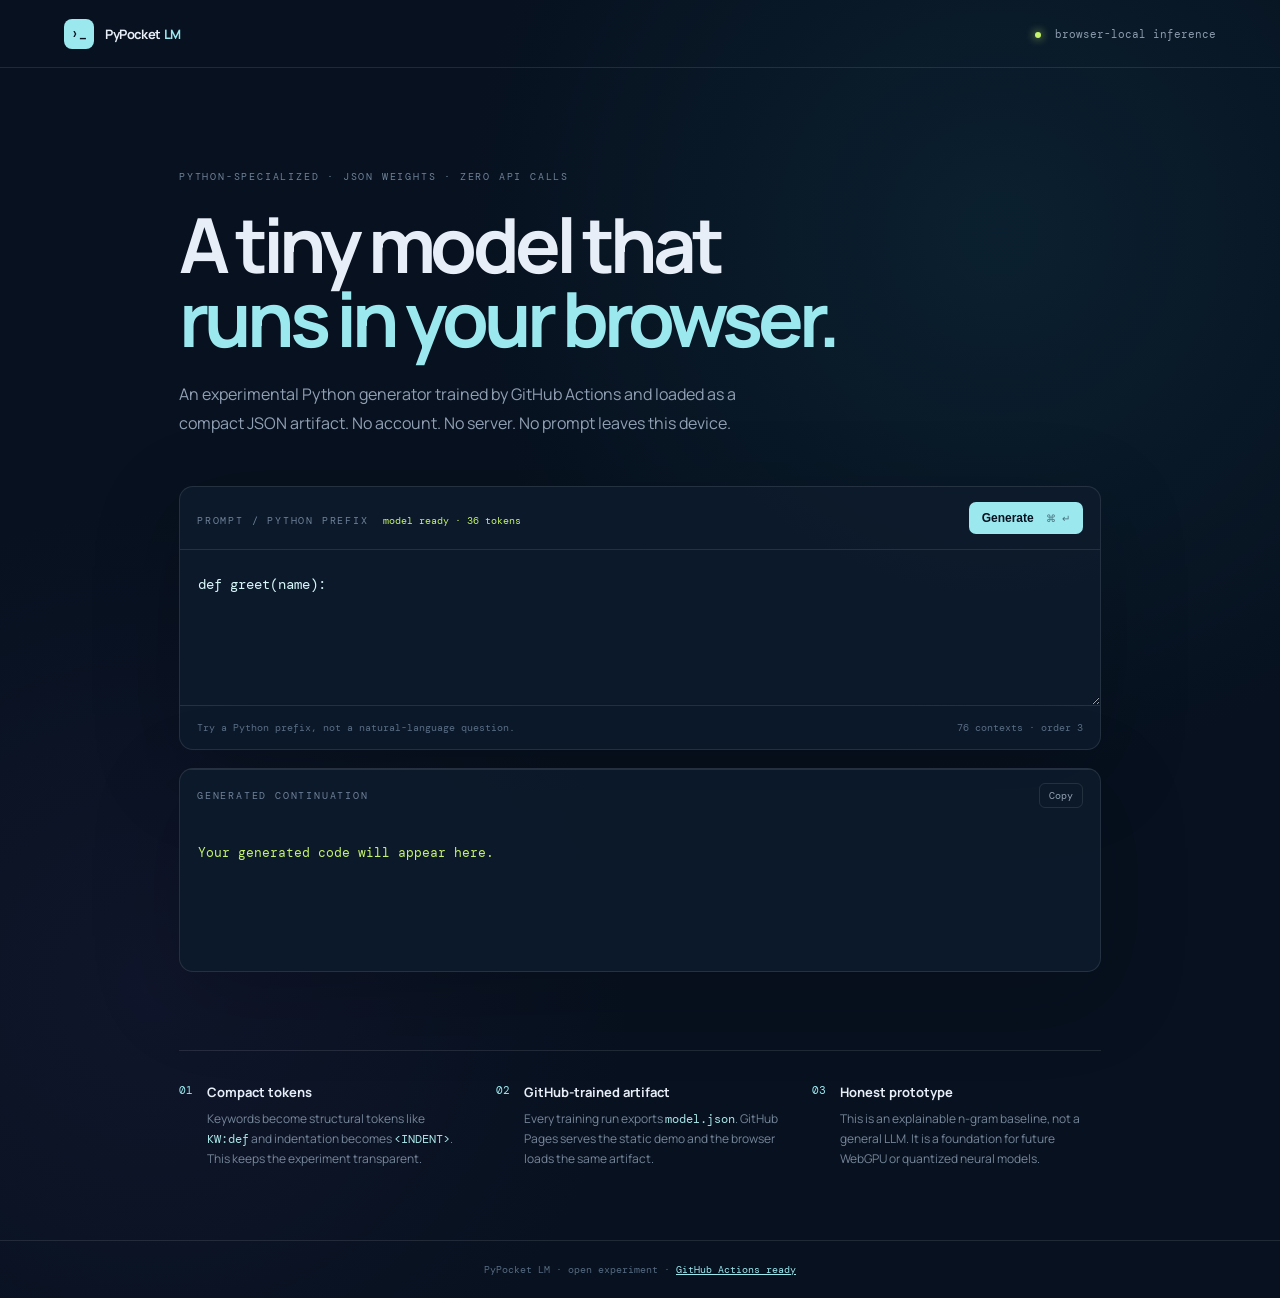
==== web/index.html @ 9f48d37d "Build PyPocket LM Python browser prototype" ====
<!doctype html>
<html lang="en">
<head>
  <meta charset="utf-8" />
  <meta name="viewport" content="width=device-width, initial-scale=1" />
  <title>PyPocket LM — browser Python model</title>
  <link rel="stylesheet" href="style.css" />
</head>
<body>
  <header class="topbar"><div class="brand"><span class="mark">›_</span><span>PyPocket <b>LM</b></span></div><span class="status"><i></i> browser-local inference</span></header>
  <main class="shell">
    <section class="hero"><p class="eyebrow">PYTHON-SPECIALIZED · JSON WEIGHTS · ZERO API CALLS</p><h1>A tiny model that<br><em>runs in your browser.</em></h1><p class="lede">An experimental Python generator trained by GitHub Actions and loaded as a compact JSON artifact. No account. No server. No prompt leaves this device.</p></section>
    <section class="workbench">
      <div class="panel-head"><div><span class="label">Prompt / Python prefix</span><span id="model-status" class="model-status">loading model…</span></div><button id="run" class="run">Generate <span>⌘ ↵</span></button></div>
      <textarea id="prompt" spellcheck="false" placeholder="def greet(name):\n    ">def greet(name):
    </textarea>
      <div class="panel-foot"><span>Try a Python prefix, not a natural-language question.</span><span id="stats">—</span></div>
    </section>
    <section class="output"><div class="output-head"><span class="label">Generated continuation</span><button id="copy" class="copy">Copy</button></div><pre id="result">Your generated code will appear here.</pre></section>
    <section class="notes"><article><span class="num">01</span><div><h2>Compact tokens</h2><p>Keywords become structural tokens like <code>KW:def</code> and indentation becomes <code>&lt;INDENT&gt;</code>. This keeps the experiment transparent.</p></div></article><article><span class="num">02</span><div><h2>GitHub-trained artifact</h2><p>Every training run exports <code>model.json</code>. GitHub Pages serves the static demo and the browser loads the same artifact.</p></div></article><article><span class="num">03</span><div><h2>Honest prototype</h2><p>This is an explainable n-gram baseline, not a general LLM. It is a foundation for future WebGPU or quantized neural models.</p></div></article></section>
  </main>
  <footer>PyPocket LM · open experiment · <a href="https://github.com" target="_blank" rel="noreferrer">GitHub Actions ready</a></footer>
  <script src="app.js" type="module"></script>
</body>
</html>
---- web/style.css ----
@import url('https://fonts.googleapis.com/css2?family=DM+Mono:wght@400;500&family=Manrope:wght@400;500;600;700;800&display=swap');
:root{--bg:#07111f;--panel:#0d1b2c;--line:rgba(255,255,255,.1);--muted:#8290a5;--text:#e8eef7;--cyan:#9be8ef;--lime:#c5f36b;--mono:'DM Mono',monospace;--sans:'Manrope',sans-serif}*{box-sizing:border-box}body{margin:0;background:var(--bg);color:var(--text);font-family:var(--sans);background-image:radial-gradient(circle at 78% 18%,rgba(27,92,112,.2),transparent 34rem),radial-gradient(circle at 12% 76%,rgba(57,44,96,.18),transparent 30rem)}.topbar{height:68px;border-bottom:1px solid var(--line);display:flex;align-items:center;justify-content:space-between;padding:0 clamp(20px,5vw,72px);font-size:13px}.brand{display:flex;align-items:center;gap:11px;font-weight:700;letter-spacing:-.03em}.brand b{color:var(--cyan);font-weight:700}.mark{display:grid;place-items:center;width:30px;height:30px;border-radius:8px;background:var(--cyan);color:var(--bg);font-family:var(--mono);font-weight:500}.status{font:11px var(--mono);color:#8c9bad}.status i{display:inline-block;width:6px;height:6px;border-radius:50%;background:var(--lime);margin-right:7px;box-shadow:0 0 10px var(--lime)}.shell{max-width:1050px;margin:auto;padding:92px clamp(20px,5vw,72px) 70px}.hero{max-width:720px}.eyebrow,.label{font:10px var(--mono);letter-spacing:.18em;text-transform:uppercase;color:#6f8198}.hero h1{font-size:clamp(42px,7vw,76px);line-height:.98;letter-spacing:-.065em;margin:24px 0}.hero h1 em{font-style:normal;color:var(--cyan)}.lede{font-size:16px;line-height:1.8;color:#91a0b4;max-width:620px}.workbench,.output{margin-top:48px;border:1px solid var(--line);border-radius:14px;background:rgba(13,27,44,.87);box-shadow:0 22px 90px rgba(0,0,0,.18);overflow:hidden}.panel-head,.panel-foot,.output-head{display:flex;align-items:center;justify-content:space-between;padding:15px 17px;border-bottom:1px solid var(--line)}.panel-foot,.output-head{border-top:1px solid var(--line);border-bottom:0;color:#596d84;font:10px var(--mono)}.model-status{font:10px var(--mono);margin-left:14px;color:var(--lime)}.model-status.error{color:#f7a9a9}.run{border:0;border-radius:7px;background:var(--cyan);color:var(--bg);padding:9px 13px;font-weight:700;font-size:12px;cursor:pointer}.run span{font:10px var(--mono);opacity:.55;margin-left:9px}textarea{display:block;width:100%;min-height:155px;resize:vertical;border:0;outline:0;background:transparent;color:#d8f8fa;padding:22px 18px;font:14px/1.8 var(--mono)}textarea::placeholder{color:#4e647b}.output{margin-top:18px}.output-head{padding:13px 17px}.copy{border:1px solid var(--line);border-radius:6px;background:transparent;color:#93a2b3;padding:5px 9px;font:10px var(--mono);cursor:pointer}pre{margin:0;min-height:150px;white-space:pre-wrap;padding:20px 18px;color:#c5f36b;font:13px/1.8 var(--mono)}.notes{display:grid;grid-template-columns:repeat(3,1fr);gap:28px;margin-top:78px;border-top:1px solid var(--line);padding-top:32px}.notes article{display:flex;gap:14px}.num{font:11px var(--mono);color:var(--cyan)}.notes h2{font-size:13px;margin:0 0 8px}.notes p{font-size:12px;line-height:1.7;color:#77879b;margin:0}.notes code{color:#a9e5e8;font-family:var(--mono)}footer{text-align:center;padding:22px;color:#566a81;font:10px var(--mono);border-top:1px solid var(--line)}footer a{color:var(--cyan)}@media(max-width:700px){.topbar{height:58px}.shell{padding-top:60px}.notes{grid-template-columns:1fr;gap:20px}.hero h1{font-size:50px}.panel-foot span:first-child{max-width:65%}.status{display:none}}
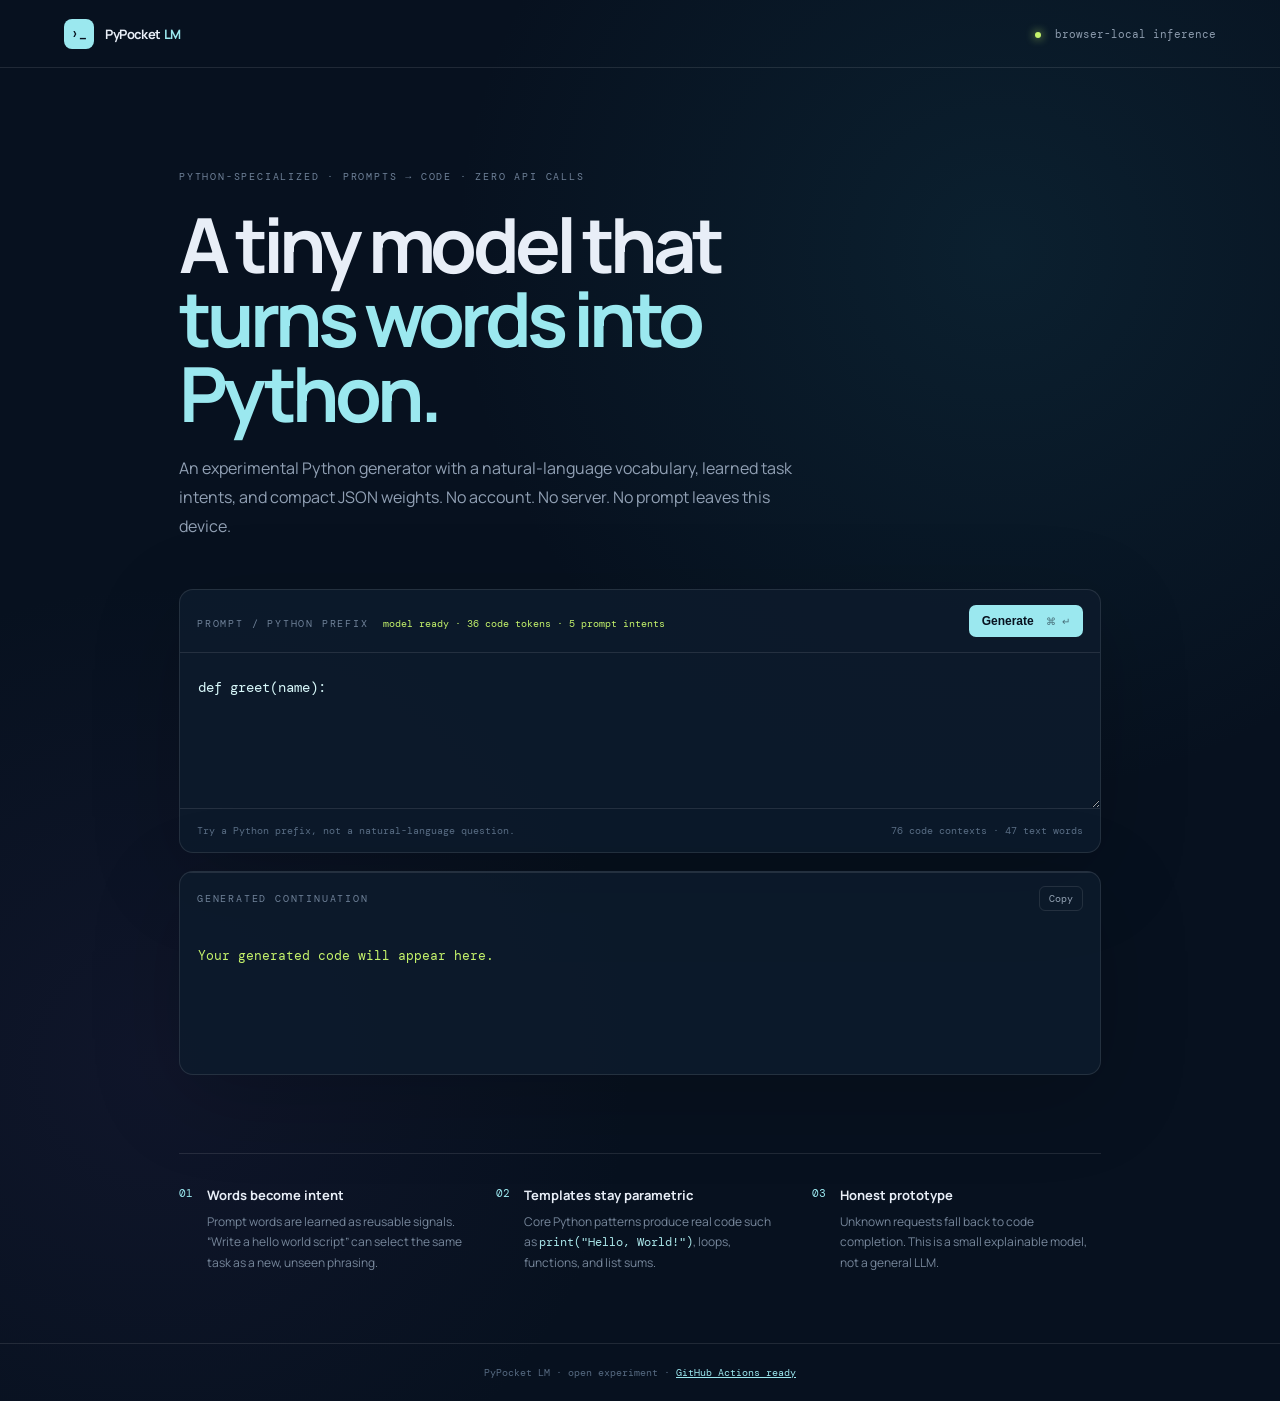
==== commit d6211003: "Add natural language Python generation layer" ====
--- a/web/index.html
+++ b/web/index.html
@@ -9,7 +9,7 @@
 <body>
   <header class="topbar"><div class="brand"><span class="mark">›_</span><span>PyPocket <b>LM</b></span></div><span class="status"><i></i> browser-local inference</span></header>
   <main class="shell">
-    <section class="hero"><p class="eyebrow">PYTHON-SPECIALIZED · JSON WEIGHTS · ZERO API CALLS</p><h1>A tiny model that<br><em>runs in your browser.</em></h1><p class="lede">An experimental Python generator trained by GitHub Actions and loaded as a compact JSON artifact. No account. No server. No prompt leaves this device.</p></section>
+  <section class="hero"><p class="eyebrow">PYTHON-SPECIALIZED · PROMPTS → CODE · ZERO API CALLS</p><h1>A tiny model that<br><em>turns words into Python.</em></h1><p class="lede">An experimental Python generator with a natural-language vocabulary, learned task intents, and compact JSON weights. No account. No server. No prompt leaves this device.</p></section>
     <section class="workbench">
       <div class="panel-head"><div><span class="label">Prompt / Python prefix</span><span id="model-status" class="model-status">loading model…</span></div><button id="run" class="run">Generate <span>⌘ ↵</span></button></div>
       <textarea id="prompt" spellcheck="false" placeholder="def greet(name):\n    ">def greet(name):
@@ -17,7 +17,7 @@
       <div class="panel-foot"><span>Try a Python prefix, not a natural-language question.</span><span id="stats">—</span></div>
     </section>
     <section class="output"><div class="output-head"><span class="label">Generated continuation</span><button id="copy" class="copy">Copy</button></div><pre id="result">Your generated code will appear here.</pre></section>
-    <section class="notes"><article><span class="num">01</span><div><h2>Compact tokens</h2><p>Keywords become structural tokens like <code>KW:def</code> and indentation becomes <code>&lt;INDENT&gt;</code>. This keeps the experiment transparent.</p></div></article><article><span class="num">02</span><div><h2>GitHub-trained artifact</h2><p>Every training run exports <code>model.json</code>. GitHub Pages serves the static demo and the browser loads the same artifact.</p></div></article><article><span class="num">03</span><div><h2>Honest prototype</h2><p>This is an explainable n-gram baseline, not a general LLM. It is a foundation for future WebGPU or quantized neural models.</p></div></article></section>
+    <section class="notes"><article><span class="num">01</span><div><h2>Words become intent</h2><p>Prompt words are learned as reusable signals. “Write a hello world script” can select the same task as a new, unseen phrasing.</p></div></article><article><span class="num">02</span><div><h2>Templates stay parametric</h2><p>Core Python patterns produce real code such as <code>print("Hello, World!")</code>, loops, functions, and list sums.</p></div></article><article><span class="num">03</span><div><h2>Honest prototype</h2><p>Unknown requests fall back to code completion. This is a small explainable model, not a general LLM.</p></div></article></section>
   </main>
   <footer>PyPocket LM · open experiment · <a href="https://github.com" target="_blank" rel="noreferrer">GitHub Actions ready</a></footer>
   <script src="app.js" type="module"></script>
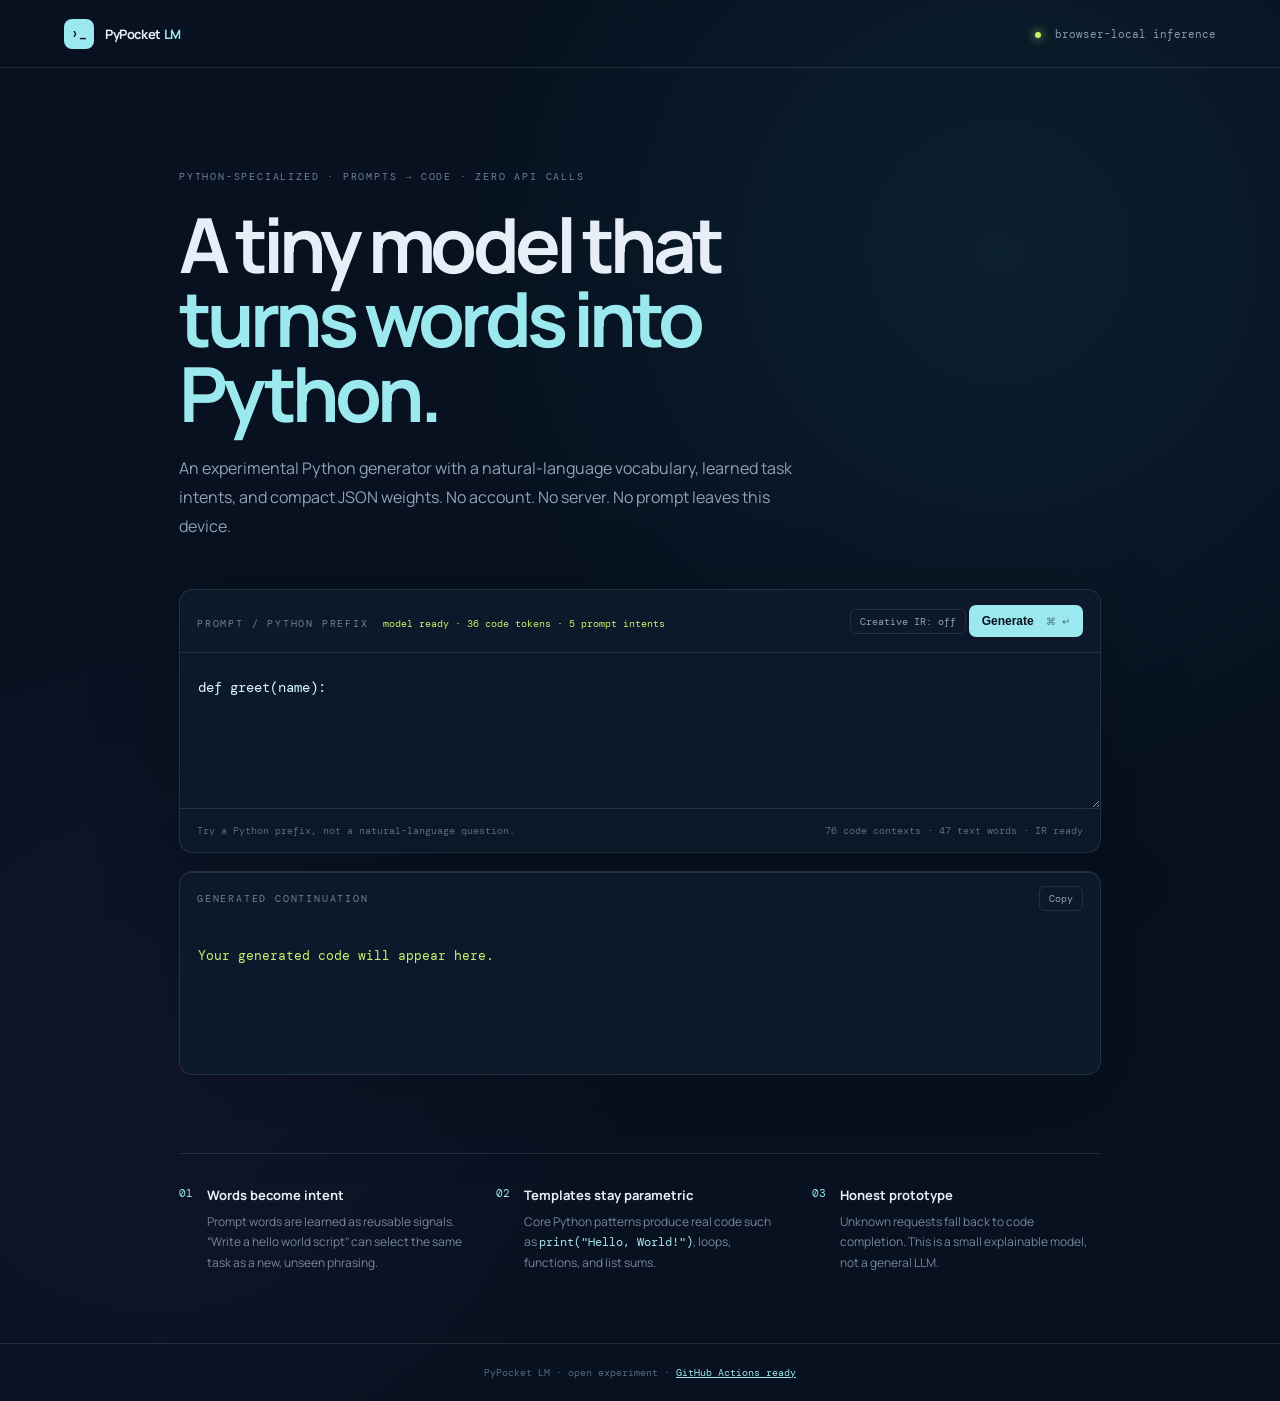
==== commit 3554b38b: "Add compositional Python IR and generalization evaluation" ====
--- a/web/index.html
+++ b/web/index.html
@@ -11,7 +11,7 @@
   <main class="shell">
   <section class="hero"><p class="eyebrow">PYTHON-SPECIALIZED · PROMPTS → CODE · ZERO API CALLS</p><h1>A tiny model that<br><em>turns words into Python.</em></h1><p class="lede">An experimental Python generator with a natural-language vocabulary, learned task intents, and compact JSON weights. No account. No server. No prompt leaves this device.</p></section>
     <section class="workbench">
-      <div class="panel-head"><div><span class="label">Prompt / Python prefix</span><span id="model-status" class="model-status">loading model…</span></div><button id="run" class="run">Generate <span>⌘ ↵</span></button></div>
+      <div class="panel-head"><div><span class="label">Prompt / Python prefix</span><span id="model-status" class="model-status">loading model…</span></div><div><button id="creative" class="copy">Creative IR: off</button> <button id="run" class="run">Generate <span>⌘ ↵</span></button></div></div>
       <textarea id="prompt" spellcheck="false" placeholder="def greet(name):\n    ">def greet(name):
     </textarea>
       <div class="panel-foot"><span>Try a Python prefix, not a natural-language question.</span><span id="stats">—</span></div>
